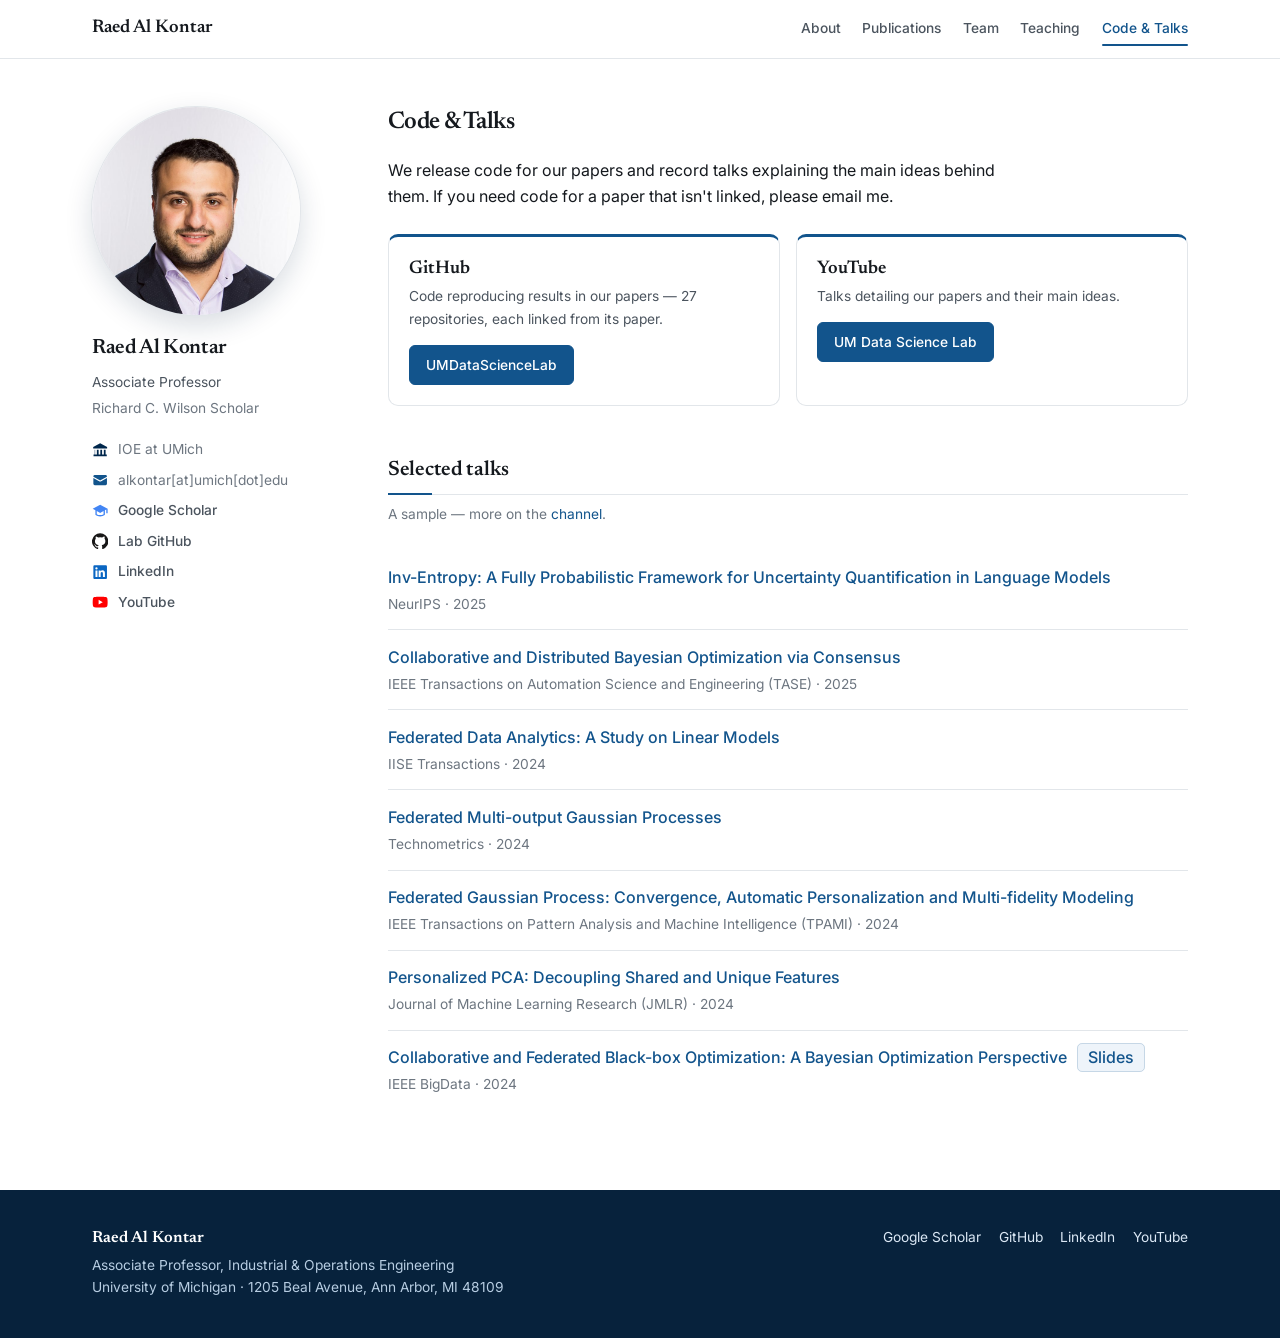
==== code-talks.html @ e95cf35a "Launch personal website Static site: About, Publications, Team, Teaching, Code & Talks, forwarding p" ====
<!doctype html>
<html lang="en">
<head>
<meta charset="utf-8">
<meta name="viewport" content="width=device-width, initial-scale=1">
<title>Code &amp; Talks — Raed Al Kontar</title>
<meta name="description" content="Code repositories reproducing results from our papers and recorded talks from Raed Al Kontar's group at the University of Michigan.">
<link rel="preconnect" href="https://fonts.googleapis.com">
<link rel="preconnect" href="https://fonts.gstatic.com" crossorigin>
<link rel="stylesheet" href="assets/css/style.css">
<script src="assets/js/nav.js" defer></script>
<link rel="canonical" href="https://alkontar.engin.umich.edu/code-talks.html">
<link rel="icon" href="assets/img/favicon.svg" type="image/svg+xml">
<link rel="apple-touch-icon" href="assets/img/apple-touch-icon.png">
<meta property="og:type" content="website">
<meta property="og:site_name" content="Raed Al Kontar">
<meta property="og:title" content="Code &amp; Talks — Raed Al Kontar">
<meta property="og:description" content="Code repositories reproducing results from our papers and recorded talks from Raed Al Kontar's group at the University of Michigan.">
<meta property="og:url" content="https://alkontar.engin.umich.edu/code-talks.html">
<meta property="og:image" content="https://alkontar.engin.umich.edu/assets/img/og-card.png">
<meta property="og:image:width" content="1200">
<meta property="og:image:height" content="630">
<meta property="og:image:alt" content="Raed Al Kontar, Associate Professor of Industrial &amp; Operations Engineering at the University of Michigan">
<meta name="twitter:card" content="summary_large_image">
<meta name="twitter:title" content="Code &amp; Talks — Raed Al Kontar">
<meta name="twitter:description" content="Code repositories reproducing results from our papers and recorded talks from Raed Al Kontar's group at the University of Michigan.">
<meta name="twitter:image" content="https://alkontar.engin.umich.edu/assets/img/og-card.png">
</head>
<body>
<svg xmlns="http://www.w3.org/2000/svg" style="position:absolute;width:0;height:0;overflow:hidden" aria-hidden="true" focusable="false">
  <symbol id="i-university" viewBox="0 0 24 24"><path d="M12 2 1.75 7.25V9.5h20.5V7.25L12 2Zm-8 9.5v7H2.25V21h19.5v-2.5H20v-7h-2.6v7h-2.55v-7h-2.6v7h-2.5v-7H7.15v7H4.6v-7H4Z"/></symbol>
  <symbol id="i-email" viewBox="0 0 24 24"><path d="M2 6.6A2.1 2.1 0 0 1 4.1 4.5h15.8A2.1 2.1 0 0 1 22 6.6v.35l-9.53 5.32a1 1 0 0 1-.94 0L2 6.95V6.6Zm0 2.15 9.06 5.06a2 2 0 0 0 1.88 0L22 8.75v8.65a2.1 2.1 0 0 1-2.1 2.1H4.1A2.1 2.1 0 0 1 2 17.4V8.75Z"/></symbol>
  <symbol id="i-scholar" viewBox="0 0 24 24"><path d="M12 2.5 1 8.6l4 2.22V17c0 .3.13.57.35.75C6.9 19 9.3 19.8 12 19.8s5.1-.8 6.65-2.05A.97.97 0 0 0 19 17v-6.18l2-1.11V15h2V8.6L12 2.5Zm5 13.94c-1.3.9-3.1 1.36-5 1.36s-3.7-.46-5-1.36v-4.51l4.52 2.5a1 1 0 0 0 .96 0L17 11.93v4.51Z"/></symbol>
  <symbol id="i-github" viewBox="0 0 24 24"><path d="M12 .3a12 12 0 0 0-3.8 23.4c.6.1.83-.26.83-.58v-2.03c-3.34.72-4.04-1.61-4.04-1.61-.55-1.39-1.34-1.76-1.34-1.76-1.08-.75.09-.73.09-.73 1.2.08 1.83 1.23 1.83 1.23 1.07 1.83 2.8 1.3 3.49 1 .1-.78.42-1.3.76-1.6-2.67-.3-5.47-1.33-5.47-5.93 0-1.31.47-2.38 1.24-3.22-.13-.3-.54-1.52.11-3.18 0 0 1.01-.32 3.3 1.23a11.5 11.5 0 0 1 6.01 0c2.29-1.55 3.3-1.23 3.3-1.23.65 1.66.24 2.88.12 3.18.77.84 1.23 1.91 1.23 3.22 0 4.61-2.8 5.63-5.48 5.92.43.37.81 1.1.81 2.22v3.29c0 .32.22.69.83.58A12 12 0 0 0 12 .3Z"/></symbol>
  <symbol id="i-linkedin" viewBox="0 0 24 24"><path d="M20.45 2H3.55A1.55 1.55 0 0 0 2 3.55v16.9A1.55 1.55 0 0 0 3.55 22h16.9A1.55 1.55 0 0 0 22 20.45V3.55A1.55 1.55 0 0 0 20.45 2ZM8.05 19H5.1V9.5h2.95V19ZM6.57 8.2a1.71 1.71 0 1 1 0-3.42 1.71 1.71 0 0 1 0 3.42ZM19 19h-2.94v-4.62c0-1.1-.02-2.52-1.54-2.52-1.54 0-1.77 1.2-1.77 2.44V19H9.8V9.5h2.83v1.3h.04a3.1 3.1 0 0 1 2.79-1.53c2.98 0 3.54 1.96 3.54 4.52V19Z"/></symbol>
  <symbol id="i-youtube" viewBox="0 0 24 24"><path d="M22.54 6.42a2.78 2.78 0 0 0-1.95-1.97C18.88 4 12 4 12 4s-6.88 0-8.59.45a2.78 2.78 0 0 0-1.95 1.97A29.1 29.1 0 0 0 1 12a29.1 29.1 0 0 0 .46 5.58 2.78 2.78 0 0 0 1.95 1.97C5.12 20 12 20 12 20s6.88 0 8.59-.45a2.78 2.78 0 0 0 1.95-1.97A29.1 29.1 0 0 0 23 12a29.1 29.1 0 0 0-.46-5.58ZM9.75 15.57V8.43L15.82 12l-6.07 3.57Z"/></symbol>
</svg>
<a class="skip-link" href="#main">Skip to content</a>

<header class="masthead">
  <div class="wrap">
    <a class="masthead__name" href="index.html">Raed Al Kontar</a>
    <button class="nav-toggle" type="button" aria-expanded="false" aria-controls="primary-nav" hidden>
      Menu<svg aria-hidden="true" viewBox="0 0 16 16"><path d="M3.5 6 8 10.5 12.5 6"/></svg>
    </button>
    <nav id="primary-nav" aria-label="Primary">
      <a href="index.html">About</a>
      <a href="publications.html">Publications</a>
      <a href="team.html">Team</a>
      <a href="teaching.html">Teaching</a>
      <a href="code-talks.html" aria-current="page">Code &amp; Talks</a>
    </nav>
  </div>
</header>

<div class="wrap layout">

  <aside class="sidebar">
    <img class="sidebar__photo" src="assets/img/headshot.jpg" alt="Raed Al Kontar">
    <div>
      <div class="sidebar__name">Raed Al Kontar</div>
      <p class="sidebar__role">Associate Professor</p>
      <div class="sidebar__scholar">Richard C. Wilson Scholar</div>
      <ul class="sidebar__meta">
        <li><svg class="ico ico--university" aria-hidden="true"><use href="#i-university"/></svg><span>IOE at UMich</span></li>
        <li><svg class="ico ico--email" aria-hidden="true"><use href="#i-email"/></svg><span>alkontar[at]umich[dot]edu</span></li>
        <li><svg class="ico ico--scholar" aria-hidden="true"><use href="#i-scholar"/></svg><a href="https://scholar.google.com/citations?user=x0ZxAl4AAAAJ&amp;hl=en">Google Scholar</a></li>
        <li><svg class="ico ico--github" aria-hidden="true"><use href="#i-github"/></svg><a href="https://github.com/UMDataScienceLab">Lab GitHub</a></li>
        <li><svg class="ico ico--linkedin" aria-hidden="true"><use href="#i-linkedin"/></svg><a href="https://www.linkedin.com/in/raed-kontar/">LinkedIn</a></li>
        <li><svg class="ico ico--youtube" aria-hidden="true"><use href="#i-youtube"/></svg><a href="https://www.youtube.com/channel/UCuao6owUe0VOQw0CCw94xQg">YouTube</a></li>
      </ul>
    </div>
  </aside>

  <main class="content" id="main">

    <section>
      <h1 class="h-page">Code &amp; Talks</h1>
      <p>We release code for our papers and record talks explaining the main ideas behind them.
         If you need code for a paper that isn't linked, please email me.</p>

      <div class="cards" style="margin-top:1.5rem;">
        <div class="card">
          <h3>GitHub</h3>
          <p>Code reproducing results in our papers — <span id="code-n">25</span> repositories, each
             linked from its paper.</p>
          <a class="btn btn--solid" href="https://github.com/UMDataScienceLab">UMDataScienceLab</a>
        </div>
        <div class="card">
          <h3>YouTube</h3>
          <p>Talks detailing our papers and their main ideas.</p>
          <a class="btn btn--solid" href="https://www.youtube.com/channel/UCuao6owUe0VOQw0CCw94xQg">UM Data Science Lab</a>
        </div>
      </div>
    </section>

    <section>
      <h2 class="h-sec">Selected talks</h2>
      <p class="sub">A sample — more on the
        <a href="https://www.youtube.com/channel/UCuao6owUe0VOQw0CCw94xQg">channel</a>.</p>
      <div id="talk-list"></div>
    </section>

  </main>
</div>

<footer class="footer">
  <div class="wrap">
    <div>
      <strong>Raed Al Kontar</strong>
      Associate Professor, Industrial &amp; Operations Engineering<br>
      University of Michigan &middot; 1205 Beal Avenue, Ann Arbor, MI 48109
    </div>
    <div class="footer__social">
      <a href="https://scholar.google.com/citations?user=x0ZxAl4AAAAJ&amp;hl=en">Google Scholar</a>
      <a href="https://github.com/UMDataScienceLab">GitHub</a>
      <a href="https://www.linkedin.com/in/raed-kontar/">LinkedIn</a>
      <a href="https://www.youtube.com/channel/UCuao6owUe0VOQw0CCw94xQg">YouTube</a>
    </div>
  </div>
</footer>

<script src="data/publications.js"></script>
<script>
/* A selection rather than the full set: the most recent papers with a recorded
   talk. Slides ride along with the talk they belong to rather than sitting in a
   section of their own. */
(function () {
  "use strict";
  var D = window.PUBLICATIONS;
  if (!D) return;
  var SHOW = 6;

  function esc(s) {
    return String(s).replace(/[&<>"']/g, function (c) {
      return { "&": "&amp;", "<": "&lt;", ">": "&gt;", '"': "&quot;", "'": "&#39;" }[c];
    });
  }

  var el = document.getElementById("talk-list");
  if (el) {
    var talks = D.publications.filter(function (p) { return p.video; });

    // The six most recent, plus any talk carrying a slide deck wherever it
    // falls. Decks are rarer than recordings, and a plain cutoff dropped the
    // only one on the site. Data is newest-first, so appending keeps the order.
    var picked = talks.slice(0, SHOW);
    talks.forEach(function (p) {
      if (p.slides && picked.indexOf(p) === -1) picked.push(p);
    });

    el.innerHTML = picked.map(function (p) {
        var extra = p.slides
          ? ' <a class="chip" href="' + esc(p.slides) + '" style="margin-left:.4rem;" ' +
            'aria-label="Slides &ndash; ' + esc(p.title) + '">Slides</a>'
          : "";
        return (
          '<div class="talk">' +
          '<a href="' + esc(p.video) + '">' + esc(p.title) + "</a>" + extra +
          '<p class="talk__meta">' + esc(p.venue) + (p.year ? " &middot; " + p.year : "") + "</p>" +
          "</div>"
        );
      }).join("");
  }

  var n = document.getElementById("code-n");
  if (n) n.textContent = D.publications.filter(function (p) { return p.code; }).length;
})();
</script>
</body>
</html>
---- assets/css/style.css ----
/* ============================================================================
   alkontar.engin.umich.edu

   Layout follows the academicpages / Minimal Mistakes convention: a slim top
   nav plus a persistent left sidebar carrying portrait, identity and links,
   with a narrow content column to its right. The narrow measure is doing real
   work — it keeps figures and blocks from ballooning.

   Palette descends from CV.tex:
     --brand   <- \definecolor{titleslate}{RGB}{18,84,140}
     --gold    <- \definecolor{awardhue}{RGB}{160,112,18}, darkened four points
                  to RGB{156,109,17}. The CV's own hue lands at 4.36:1 on white,
                  just under the 4.5:1 AA floor, and gold is only ever used on
                  small text here (award lines, year rails). Indistinguishable
                  side by side; the print CV keeps the original.
     --crimson <- \definecolor{keyhue}{RGB}{163,22,62}
     --placement <- muted indigo. CV.tex marks placements with \purple{}, but a
                    saturated violet was the only vivid hue on the page; this
                    sits inside the navy family instead of beside it.
     --teal    <- \definecolor{areaMeth}{RGB}{0,118,132}
     --forest  <- \definecolor{areaMfg}{RGB}{31,110,55}
     --magenta <- \definecolor{areaHai}{RGB}{178,34,110}
     --student <- \orange{}, darkened for contrast

   Research areas keep the CV's shape+colour double encoding so they survive
   greyscale and colour blindness.
   ========================================================================= */

@import url('https://fonts.googleapis.com/css2?family=Inter:wght@400;500;600;700&family=Newsreader:ital,opsz,wght@0,6..72,400;0,6..72,500;0,6..72,600;1,6..72,400&display=swap');

:root {
  /* Type scale — six steps, nothing in between. Every font-size in this file
     is one of these; the old sheet had nineteen distinct sizes on the home
     page alone, most within a pixel of each other. */
  --fs-title:   1.5rem;   /* page titles (Publications, Team, ...) */
  --fs-section: 1.3rem;   /* section headings, sidebar name, year groups */
  --fs-item:    1.15rem;  /* paper / course / alumni titles, masthead name */
  --fs-body:    1rem;     /* prose, list titles, news headlines */
  --fs-small:   .86rem;   /* secondary lines, notes, nav, buttons */
  --fs-label:   .78rem;   /* year rails, badges, chips, dates */

  --navy-900: #07223c;
  --navy-800: #0c3055;
  --brand:    #12548c;
  --brand-bright: #2b7cc4;
  --brand-050: #eef4fa;

  --gold:     #9c6d11;
  --gold-050: #faf2df;
  --crimson:  #a3163e;
  --placement:#4f4585;
  --teal:     #007684;
  --forest:   #1f6e37;
  --magenta:  #b2226e;
  --student:  #b4530a;

  --bg:        #ffffff;
  --bg-tint:   #f6f8fa;
  --text:      #15191e;
  --text-soft: #4b545e;
  --text-mute: #6d7680;
  --rule:      #e2e6ea;
  --rule-firm: #c9d0d7;

  --sans:    "Inter", -apple-system, BlinkMacSystemFont, "Segoe UI", Arial, sans-serif;
  --display: "Newsreader", Georgia, "Times New Roman", serif;

  --sidebar: 15rem;
  --page:    72rem;
}

@media (prefers-color-scheme: dark) {
  :root:not([data-theme="light"]) {
    --brand: #74b0e6; --brand-bright: #9ccbf5; --brand-050: #12212e;
    --gold: #dbab41; --gold-050: #241d0d;
    --crimson: #ec7d97; --placement: #a9a2e0; --teal: #3fb8c7; --forest: #63b07c; --magenta: #e87fb4;
    --student: #e69350;
    --bg: #0f1317; --bg-tint: #161b21;
    --text: #e8ebee; --text-soft: #aab3bc; --text-mute: #838d97;
    --rule: #262c33; --rule-firm: #39424b;
    color-scheme: dark;
  }
}
:root[data-theme="dark"] {
  --brand: #74b0e6; --brand-bright: #9ccbf5; --brand-050: #12212e;
  --gold: #dbab41; --gold-050: #241d0d;
  --crimson: #ec7d97; --placement: #a9a2e0; --teal: #3fb8c7; --forest: #63b07c; --magenta: #e87fb4;
  --student: #e69350;
  --bg: #0f1317; --bg-tint: #161b21;
  --text: #e8ebee; --text-soft: #aab3bc; --text-mute: #838d97;
  --rule: #262c33; --rule-firm: #39424b;
  color-scheme: dark;
}

/* --- base ---------------------------------------------------------------- */

*, *::before, *::after { box-sizing: border-box; }
html { -webkit-text-size-adjust: 100%; scroll-behavior: smooth; scroll-padding-top: 5rem; }
@media (prefers-reduced-motion: reduce) {
  html { scroll-behavior: auto; }
  *, *::before, *::after { animation-duration: .01ms !important; transition-duration: .01ms !important; }
}

body {
  margin: 0; background: var(--bg); color: var(--text);
  font-family: var(--sans); font-size: 1rem; line-height: 1.68;
  -webkit-font-smoothing: antialiased;
}

h1, h2, h3, h4 { margin: 0; line-height: 1.25; font-weight: 600; }
p { margin: 0 0 1.1em; }
ul, ol { margin: 0 0 1.1em; padding-left: 1.2em; }
li { margin-bottom: .35em; }
img { max-width: 100%; height: auto; display: block; }

a { color: var(--brand); text-decoration: none; transition: color .15s, background .15s, border-color .15s; }
a:hover { color: var(--brand-bright); }
/* Only links carried a focus ring; the filter buttons fell back to whatever
   ring the browser draws, which differs per browser. One ring for everything
   focusable instead. */
a:focus-visible,
button:focus-visible,
[tabindex]:focus-visible { outline: 2px solid var(--brand); outline-offset: 3px; border-radius: 3px; }

.wrap { width: 100%; max-width: var(--page); margin-inline: auto; padding-inline: 1.75rem; }
@media (max-width: 34rem) { .wrap { padding-inline: 1.15rem; } }

/* --- top nav ------------------------------------------------------------- */

.masthead {
  position: sticky; top: 0; z-index: 50;
  background: color-mix(in srgb, var(--bg) 92%, transparent);
  backdrop-filter: saturate(1.5) blur(12px);
  border-bottom: 1px solid var(--rule);
}
.masthead .wrap { display: flex; align-items: center; justify-content: space-between; gap: 1.5rem; min-height: 3.6rem; }
.masthead__name { font-family: var(--display); font-size: var(--fs-item); font-weight: 600; color: var(--text); white-space: nowrap; }
.masthead__name:hover { color: var(--brand); }
.masthead nav { display: flex; flex-wrap: wrap; gap: 1.35rem; justify-content: flex-end; }
.masthead nav a { font-size: var(--fs-small); font-weight: 500; color: var(--text-soft); padding-block: .3rem; position: relative; }
.masthead nav a:hover { color: var(--brand); }
.masthead nav a[aria-current="page"] { color: var(--brand); }
.masthead nav a[aria-current="page"]::after {
  content: ""; position: absolute; left: 0; right: 0; bottom: -.05rem;
  height: 2px; border-radius: 2px; background: var(--brand);
}
/* Phone: the five links no longer fit on one line, so they live behind a
   Menu button that drops them down as a list. nav.js reveals the button and
   adds .has-toggle; with scripts off the links just wrap as they always did. */
.nav-toggle { display: none; }
@media (max-width: 48rem) {
  .masthead .wrap { flex-wrap: wrap; gap: .35rem 1rem; padding-block: .5rem; min-height: 3.2rem; }
  .masthead nav { justify-content: flex-start; gap: .95rem; }
  .nav-toggle {
    display: inline-flex; align-items: center; gap: .4rem; margin-left: auto;
    font: inherit; font-size: var(--fs-small); font-weight: 500; color: var(--text-soft);
    background: none; border: 1px solid var(--rule); border-radius: 6px;
    padding: .3rem .55rem .3rem .7rem; cursor: pointer;
  }
  .nav-toggle[hidden] { display: none; }
  .nav-toggle svg { width: .8rem; height: .8rem; fill: none; stroke: currentColor; stroke-width: 1.8; stroke-linecap: round; stroke-linejoin: round; transition: transform .15s; }
  .nav-toggle[aria-expanded="true"] { color: var(--brand); border-color: var(--brand); }
  .nav-toggle[aria-expanded="true"] svg { transform: rotate(180deg); }
  .masthead.has-toggle nav {
    display: none; flex-basis: 100%; flex-direction: column; gap: 0;
    padding: .25rem 0 .35rem; border-top: 1px solid var(--rule);
  }
  .masthead.has-toggle nav.is-open { display: flex; }
  .masthead.has-toggle nav a { font-size: var(--fs-body); padding-block: .5rem; }
  .masthead.has-toggle nav a[aria-current="page"]::after { display: none; }
}

/* --- sidebar + content --------------------------------------------------- */

.layout {
  display: grid;
  grid-template-columns: var(--sidebar) minmax(0, 1fr);
  gap: 3.5rem;
  align-items: start;
  padding-block: 3rem 5rem;
}
@media (max-width: 56rem) {
  .layout { grid-template-columns: 1fr; gap: 2.25rem; padding-block: 2rem 3.5rem; }
}

.sidebar { position: sticky; top: 5.25rem; }
@media (max-width: 56rem) {
  .sidebar {
    position: static;
    display: grid; grid-template-columns: 128px 1fr; gap: 1.5rem; align-items: center;
    padding-bottom: 1.75rem; border-bottom: 1px solid var(--rule);
  }
}
@media (max-width: 26rem) { .sidebar { grid-template-columns: 1fr; text-align: center; justify-items: center; } }

.sidebar__photo {
  width: 100%; max-width: 13rem; aspect-ratio: 1;
  border-radius: 50%; object-fit: cover; object-position: 50% 18%;
  margin-bottom: 1.1rem;
  box-shadow: 0 0 0 1px var(--rule), 0 10px 28px rgba(10,40,70,.16);
}
@media (max-width: 56rem) { .sidebar__photo { max-width: 128px; margin-bottom: 0; } }

.sidebar__name { font-family: var(--display); font-size: var(--fs-section); font-weight: 600; letter-spacing: -0.018em; margin-bottom: .3rem; }
.sidebar__role { font-size: var(--fs-small); color: var(--text-soft); margin: 0 0 .35rem; line-height: 1.5; }
/* Deliberately quiet: same size and colour as the identity list below it, so
   the named professorship reads as one more line of affiliation rather than a
   badge. No gold, no caps, no bold. */
.sidebar__scholar {
  font-size: var(--fs-small); color: var(--text-mute); margin-bottom: 1rem; line-height: 1.5;
}
/* Identity list, in the order a reader needs it: department, address, email,
   then profiles. Mirrors the set on Naichen Shi's site (Font Awesome
   building-columns / location-dot / envelope / github / linkedin plus an
   Academicons Scholar cap). */
.sidebar__meta { list-style: none; margin: 0; padding: 0; display: grid; gap: .1rem; }
.sidebar__meta li {
  display: grid; grid-template-columns: 1.05rem 1fr; gap: .55rem;
  align-items: start; margin: 0;
  font-size: var(--fs-small); line-height: 1.5; color: var(--text-mute);
  padding: .26rem 0;
}
.sidebar__meta a { color: var(--text-soft); font-weight: 500; }
.sidebar__meta a:hover { color: var(--brand); }

/* Inline SVG via <use>, not CSS masks: mask-image support is uneven and a
   failed mask renders nothing at all, which is a silent failure. fill picks up
   currentColor, so hover colouring still comes for free. */
.ico {
  width: 1.02rem; height: 1.02rem; display: block; margin-top: .16rem;
  flex: none; fill: currentColor;
  transition: color .15s;
}
/* Two columns only in the tablet band. On a phone the icon+label pairs wrapped
   into a ragged two-up — the address sitting beside the department — which read
   as noise, so below 34rem the list stays a single column. */
@media (min-width: 34.01rem) and (max-width: 56rem) {
  .sidebar__meta { grid-template-columns: repeat(auto-fit, minmax(11rem, 1fr)); }
}
/* The identity list keeps its left edge even when the rest of the card centres:
   an icon paired with a centred label has nothing to align to. */
@media (max-width: 26rem) {
  .sidebar__meta { text-align: left; }
  .sidebar__meta li { justify-content: start; }
}

.content { min-width: 0; }
.content > section + section { margin-top: 3.25rem; }
.content p { max-width: 40rem; }

/* --- section headings ---------------------------------------------------- */

.h-page { font-family: var(--display); font-size: var(--fs-title); font-weight: 600; letter-spacing: -0.024em; margin-bottom: 1.25rem; }
/* Opening paragraph on the landing page: set a step up from body so it reads as
   a lede without needing a heading above it. */
/* Intro paragraphs are plain body text, the same as the prose further down
   the page. They used to be larger and grey; that made them the loudest block
   on the page. */
.lede { max-width: 40rem; margin: 0; }
.intro { margin-top: 1.1rem; }
.h-sec {
  font-family: var(--display); font-size: var(--fs-section); font-weight: 600; letter-spacing: -0.014em;
  margin: 0 0 1.35rem; padding-bottom: .6rem; position: relative;
  border-bottom: 1px solid var(--rule);
}
.h-sec::after {
  content: ""; position: absolute; left: 0; bottom: -1px;
  width: 2.75rem; height: 2px; background: var(--brand);
}
.h-sec--gold::after { background: var(--gold); }
.sub { color: var(--text-mute); font-size: var(--fs-small); margin: -.85rem 0 1.5rem; }

/* --- keywords ------------------------------------------------------------ */

.keywords { display: flex; flex-wrap: wrap; gap: .45rem; }
.keyword {
  font-size: var(--fs-label); font-weight: 500; padding: .26rem .7rem; border-radius: 100px;
  color: var(--brand); background: var(--brand-050);
  border: 1px solid color-mix(in srgb, var(--brand) 20%, transparent);
}

/* --- awards (list, not cards) -------------------------------------------- */

.awards { list-style: none; margin: 0; padding: 0; }
.awards li {
  display: grid; grid-template-columns: 5.5rem 1fr; gap: 1rem;
  padding: .8rem 0; border-bottom: 1px solid var(--rule); margin: 0;
}
.awards li:last-child { border-bottom: 0; }
@media (max-width: 32rem) { .awards li { grid-template-columns: 1fr; gap: .15rem; } }
.awards__yr { font-size: var(--fs-label); font-weight: 700; letter-spacing: .05em; color: var(--gold); padding-top: .18rem; }
/* Service reuses the awards rhythm but not its colour: gold means award
   everywhere on this site, and an editorship or an elected office is neither. */
.awards--service .awards__yr { color: var(--brand); }
.awards__what { font-size: var(--fs-body); font-weight: 600; }
.awards__note { font-size: var(--fs-small); color: var(--text-mute); margin: .15rem 0 0; max-width: none; }

/* --- education -----------------------------------------------------------
   Follows the awards rhythm — year in the left rail, degree and institution on
   the right — rather than closing the page on a plain bullet list. Blue rather
   than gold in the rail: gold means award everywhere else on the site. */

.edu { list-style: none; margin: 0; padding: 0; }
.edu li {
  display: grid; grid-template-columns: 3.25rem 1fr; gap: .9rem;
  padding: .5rem 0; border-bottom: 1px solid var(--rule); margin: 0;
  align-items: baseline;
}
.edu li:last-child { border-bottom: 0; }
@media (max-width: 32rem) { .edu li { grid-template-columns: 1fr; gap: .1rem; } }
.edu__yr { font-size: var(--fs-label); font-weight: 700; letter-spacing: .05em; color: var(--brand); }
.edu__what { font-size: var(--fs-body); }
.edu__what strong { font-family: var(--display); font-size: var(--fs-body); font-weight: 600; margin-right: .15rem; }
.edu__where { color: var(--text-mute); }
.edu__note { color: var(--gold); white-space: nowrap; }
.edu__note::before { content: "\25C6"; font-size: .65em; vertical-align: .18em; margin-right: .3em; }

/* --- featured papers -----------------------------------------------------
   Figures sit in a fixed 300px rail rather than scaling with the column. The
   sources are 900px wide, so this stays sharp on 2x displays and the axis
   labels inside the plots are actually legible. Each frame links to the full
   image for anyone who wants to read the detail. */

.feature {
  display: grid;
  /* 300px at full width, shrinking to 190px rather than eating the text column
     in the band between the tablet breakpoints. */
  grid-template-columns: minmax(0, 1fr) clamp(190px, 38%, 300px);
  gap: 1.75rem;
  padding: 1.75rem 0; border-bottom: 1px solid var(--rule);
}
.feature:last-of-type { border-bottom: 0; }
.feature__fig {
  align-self: start; display: block;
  border: 1px solid var(--rule); border-radius: 8px;
  background: #fff; padding: .4rem;
  transition: border-color .15s, box-shadow .15s;
}
.feature__fig:hover { border-color: var(--brand); box-shadow: 0 6px 18px rgba(10,40,70,.14); }
.feature__fig img { border-radius: 3px; }
@media (max-width: 48rem) {
  .feature { grid-template-columns: 1fr; gap: 1.1rem; }
  .feature__fig { max-width: 22rem; }
}
.feature h3 { font-family: var(--display); font-size: var(--fs-item); font-weight: 600; line-height: 1.3; margin-bottom: .4rem; }
.feature h3 a { color: var(--text); }
.feature h3 a:hover { color: var(--brand); }
.feature__meta { font-size: var(--fs-small); color: var(--text-mute); margin-bottom: .75rem; }
.feature__body { font-size: var(--fs-body); color: var(--text-soft); }
.feature__body p:last-of-type { margin-bottom: .85rem; }

/* --- link chips ---------------------------------------------------------- */

.chips { display: flex; flex-wrap: wrap; gap: .4rem; }
.chip {
  font-size: var(--fs-label); font-weight: 500; padding: .2rem .6rem; border-radius: 5px;
  color: var(--brand); background: var(--brand-050);
  border: 1px solid color-mix(in srgb, var(--brand) 18%, transparent);
}
.chip:hover { background: var(--brand); color: #fff; }

.btn {
  display: inline-flex; align-items: center; gap: .4rem;
  font-size: var(--fs-small); font-weight: 500; padding: .48rem 1rem; border-radius: 6px;
  border: 1px solid var(--rule-firm); color: var(--text-soft); background: var(--bg);
}
.btn:hover { border-color: var(--brand); color: var(--brand); background: var(--brand-050); }
.btn--solid { background: var(--brand); border-color: var(--brand); color: #fff; }
.btn--solid:hover { background: var(--navy-800); border-color: var(--navy-800); color: #fff; }
.btn-row { display: flex; flex-wrap: wrap; gap: .55rem; }

/* --- news ---------------------------------------------------------------- */

.news { list-style: none; padding: 0; margin: 0; }
.news > li { display: grid; grid-template-columns: 6rem 1fr; gap: 1.15rem; padding: .9rem 0; border-bottom: 1px solid var(--rule); margin: 0; }
.news > li:last-child { border-bottom: 0; }
@media (max-width: 36rem) { .news > li { grid-template-columns: 1fr; gap: .25rem; } }
.news__date { font-size: var(--fs-label); font-weight: 700; letter-spacing: .06em; text-transform: uppercase; color: var(--brand); padding-top: .3rem; }
.news__body { font-size: var(--fs-body); }
.news__body p { margin: 0; max-width: none; }
.news__body p + p { margin-top: .25rem; font-size: var(--fs-small); color: var(--text-mute); }
.news__what { font-weight: 600; }

/* One live item at a time — a student on the job market. It is the only entry
   on the page with a deadline, so it gets the tint and loses the year: a date
   would read as history when the point is that it is happening now. */
.news > li.is-live {
  background: var(--brand-050);
  border-left: 3px solid var(--brand);
  border-bottom: 0;
  border-radius: 0 8px 8px 0;
  padding: .95rem 1.2rem;
  margin-bottom: .4rem;
}
.news > li.is-live .news__date { color: var(--brand); }

/* --- home-page digests ---------------------------------------------------
   Placements and courses share the awards rhythm — a narrow left column
   carrying the fact that orders the row (years, course code), the substance
   on the right. Three sections, one structure, so the page scans as a unit. */

.placements, .tcourses { list-style: none; margin: 0; padding: 0; }
.placements li, .tcourses li {
  display: grid; grid-template-columns: 7rem 1fr; gap: 1rem;
  padding: .75rem 0; border-bottom: 1px solid var(--rule); margin: 0;
}
.placements li:last-child, .tcourses li:last-child { border-bottom: 0; }
@media (max-width: 32rem) {
  .placements li, .tcourses li { grid-template-columns: 1fr; gap: .2rem; }
}

.placements__yrs { font-size: var(--fs-label); font-weight: 700; letter-spacing: .05em; color: var(--brand); padding-top: .18rem; }
.placements__who { font-size: var(--fs-body); font-weight: 600; }
.placements__who a { color: var(--text); }
.placements__who a:hover { color: var(--brand); }
.placements__where { font-size: var(--fs-small); color: var(--placement); margin: .1rem 0 0; max-width: none; }

.tcourses__code {
  font-size: var(--fs-label); font-weight: 700; letter-spacing: .04em; color: #fff;
  background: var(--brand); padding: .18rem .5rem; border-radius: 4px;
  justify-self: start; align-self: start; margin-top: .1rem;
}
.tcourses__name { font-size: var(--fs-body); font-weight: 600; }
.tcourses__stat { font-size: var(--fs-small); color: var(--text-mute); margin: .12rem 0 0; max-width: none; }

/* --- people -------------------------------------------------------------- */

.people { display: grid; grid-template-columns: repeat(auto-fill, minmax(150px, 1fr)); gap: 2rem 1.35rem; }
.person { text-align: center; }
.person__photo {
  width: 124px; height: 124px; margin: 0 auto .75rem;
  border-radius: 50%; object-fit: cover; object-position: 50% 22%;
  box-shadow: 0 0 0 1px var(--rule), 0 7px 20px rgba(10,40,70,.13);
}
.person h3 { font-size: var(--fs-body); font-weight: 600; margin-bottom: .12rem; }
.person h3 a { color: var(--text); }
.person h3 a:hover { color: var(--brand); }
.person__role { font-size: var(--fs-small); color: var(--text-mute); margin: 0; max-width: none; }

.alumni { list-style: none; padding: 0; margin: 0; display: grid; gap: 1.6rem; }
.alum { display: grid; grid-template-columns: 92px 1fr; gap: 1.25rem; align-items: start; margin: 0; }
@media (max-width: 34rem) { .alum { grid-template-columns: 72px 1fr; gap: .9rem; } }
.alum__photo {
  width: 92px; height: 92px; border-radius: 50%;
  object-fit: cover; object-position: 50% 22%;
  box-shadow: 0 0 0 1px var(--rule), 0 6px 16px rgba(10,40,70,.12);
}
@media (max-width: 34rem) { .alum__photo { width: 72px; height: 72px; } }
.alum h3 { font-family: var(--display); font-size: var(--fs-item); font-weight: 600; margin-bottom: .08rem; }
.alum h3 a { color: var(--text); }
.alum h3 a:hover { color: var(--brand); }
.alum__years { font-size: var(--fs-small); color: var(--text-mute); margin-bottom: .45rem; }
.alum__place { font-size: var(--fs-small); font-weight: 500; color: var(--placement); margin: 0 0 .45rem; max-width: none; }
.alum__hl { margin: 0; padding: 0; list-style: none; }
.alum__hl li { font-size: var(--fs-small); color: var(--gold); padding-left: 1rem; position: relative; margin-bottom: .1rem; }
.alum__hl li::before { content: "\25C6"; position: absolute; left: 0; font-size: .65em; top: .35em; }
.alum__note { font-size: var(--fs-small); color: var(--text-mute); margin: .4rem 0 0; max-width: none; }

/* Group photo: deliberately capped. At full content width it dominated the
   page and pushed everything else below the fold. */
/* min(), not a bare 30rem: the class beats the global `img { max-width: 100% }`
   on specificity, so on a phone the 30rem cap won and the photo ran ~87px past
   the content column, scrolling the whole page sideways. */
.group-photo { max-width: min(30rem, 100%); border-radius: 12px; box-shadow: 0 8px 26px rgba(10,40,70,.15); }
/* <figure> ships a 40px side margin in every browser; zero it so the photo
   still lines up with the text column. */
.group-figure { margin: 0; }
.group-photo__cap { font-size: var(--fs-small); color: var(--text-mute); margin: .6rem 0 0; }

/* Two group photos side by side. They arrive at different aspect ratios, so
   both are cropped into a shared 4:3 box to keep the row level. The birthday
   photo is pulled down in its box on purpose: the crop then eats ceiling tiles
   rather than the cake. */

.photo-pair { display: grid; grid-template-columns: 1fr 1fr; gap: 1.1rem; max-width: min(44rem, 100%); }
.photo-pair .group-photo { width: 100%; max-width: 100%; aspect-ratio: 4 / 3; object-fit: cover; }
.photo-pair .group-photo--low { object-position: center 78%; }

/* Stacked below 40rem, but the 4:3 crop stays: released to its native ratio the
   birthday photo leads with half a metre of ceiling tile. */
@media (max-width: 40rem) {
  .photo-pair { grid-template-columns: 1fr; gap: 1.5rem; max-width: 24rem; }
}

/* --- personal note -------------------------------------------------------
   One line closing the About section, set under a rule so it reads as an
   aside rather than an announcement. */

.personal {
  margin-top: 1.75rem; padding-top: 1.45rem; border-top: 1px solid var(--rule);
  max-width: 40rem;                     /* matches .lede */
}
.personal__line { margin: 0; }


/* --- quote --------------------------------------------------------------- */

.quote {
  /* Off the scale on purpose: Newsreader's letters are smaller than Inter's at
     the same nominal size, so 1rem looked smaller than the paragraph under it.
     1.05rem reads as just under body text. */
  font-family: var(--display); font-size: 1.05rem; font-style: italic; font-weight: 400;
  line-height: 1.6; color: var(--text); margin: 0 0 1.5rem;
  padding-left: 1.25rem; border-left: 3px solid var(--gold); max-width: 38rem;
}
.quote p { margin: 0; max-width: none; }
.quote--brand { border-left-color: var(--brand); }

/* --- callout -------------------------------------------------------------
   Reserved for the standing invitation to prospective students — the one line
   on the site a visitor might have come specifically to find, sitting at the
   bottom of a long page where body copy gets skimmed past. Tint plus the brand
   rule, borrowing the chip palette rather than introducing a colour. */

.callout {
  background: var(--brand-050);
  border: 1px solid color-mix(in srgb, var(--brand) 20%, transparent);
  border-left: 3px solid var(--brand);
  border-radius: 0 8px 8px 0;
  padding: 1rem 1.25rem;
  margin: 1.4rem 0 0;
  max-width: 40rem;
  font-size: var(--fs-body);
}
.callout p { margin: 0; max-width: none; }
.callout strong { font-weight: 600; }

/* --- courses ------------------------------------------------------------- */

.course { padding: 1.3rem 1.4rem; margin-bottom: 1rem; border: 1px solid var(--rule); border-radius: 10px; border-top: 3px solid var(--brand); }
.course--soon { border-top-color: var(--rule-firm); background: var(--bg-tint); }
.course__head { display: flex; flex-wrap: wrap; align-items: baseline; gap: .45rem .8rem; margin-bottom: .45rem; }
.course__code { font-size: var(--fs-label); font-weight: 700; letter-spacing: .04em; color: #fff; background: var(--brand); padding: .18rem .5rem; border-radius: 4px; }
.course--soon .course__code { background: var(--text-mute); }
.course h3 { font-family: var(--display); font-size: var(--fs-item); font-weight: 600; }
.course__level { font-size: var(--fs-label); letter-spacing: .06em; text-transform: uppercase; color: var(--text-mute); }
.course__topics { font-size: var(--fs-small); color: var(--text-soft); margin: 0 0 1rem; max-width: none; }
.course__stats { display: flex; flex-wrap: wrap; gap: .9rem 2rem; margin: 0; }
.course__stat { margin: 0; }
.course__stat dt { font-size: var(--fs-label); letter-spacing: .05em; text-transform: uppercase; color: var(--text-mute); margin-bottom: .08rem; }
.course__stat dd { margin: 0; font-family: var(--display); font-size: var(--fs-item); font-weight: 600; color: var(--text); }

/* The evaluation score sits below the stat row as a quiet line rather than as
   a third display figure. It is context for the course; the instructor reports
   further down are where a student actually reads the evaluations. */
.course__eval { font-size: var(--fs-small); color: var(--text-mute); margin: .9rem 0 0; max-width: none; }
.course__eval strong { color: var(--text-soft); font-weight: 600; }

/* Method note. Deliberately set below body size: it explains how a number is
   arrived at without competing with the courses above it. */
.evalnote { margin-top: 2.5rem; }
.evalnote h2 {
  font-family: var(--display); font-size: var(--fs-body); font-weight: 600;
  color: var(--text-soft); margin-bottom: .5rem;
}
.evalnote > p { font-size: var(--fs-small); color: var(--text-mute); max-width: 38rem; margin-bottom: .7rem; }

/* Evaluation items, lettered (A)–(D) to match how the CV labels them — the
   letters are the CV's own identifiers, not decoration. */
.evalq { counter-reset: q; list-style: none; padding: 0; margin: .6rem 0 0; max-width: 38rem; }
.evalq li {
  counter-increment: q;
  display: grid; grid-template-columns: 1.4rem 1fr; gap: .45rem;
  padding: .28rem 0; margin: 0;
  font-size: var(--fs-small); color: var(--text-mute);
}
.evalq li::before {
  content: "(" counter(q, upper-alpha) ")";
  font-weight: 600; font-size: var(--fs-label); color: var(--text-mute); padding-top: .1rem;
}


/* Brand colour per profile. The hue is how a reader identifies LinkedIn or
   GitHub before reading the label, so it carries information rather than
   decorating. The three rows with no brand of their own borrow from CV.tex:
   Michigan blue for the department, the CV's keyhue for the address pin, and
   the site accent for email. */
.ico--university { color: #00274c; }   /* University of Michigan blue */
.ico--location   { color: var(--crimson); }
.ico--email      { color: var(--brand); }
.ico--scholar    { color: #4285f4; }   /* Google Scholar */
.ico--github     { color: #181717; }
.ico--linkedin   { color: #0a66c2; }
.ico--youtube    { color: #ff0000; }

/* GitHub's mark is near-black and Michigan blue is very dark; both need
   lifting off a dark background. */
@media (prefers-color-scheme: dark) {
  :root:not([data-theme="light"]) .ico--github { color: #f0f6fc; }
  :root:not([data-theme="light"]) .ico--university { color: #7aa7d4; }
}
:root[data-theme="dark"] .ico--github { color: #f0f6fc; }
:root[data-theme="dark"] .ico--university { color: #7aa7d4; }

/* --- publications -------------------------------------------------------- */

.area { display: inline-block; width: .6rem; height: .6rem; flex: none; }
.area--meth { background: var(--teal); }
.area--hai  { background: var(--magenta); border-radius: 50%; }
.area--mfg  { background: var(--forest); clip-path: polygon(50% 0%, 100% 100%, 0% 100%); width: .68rem; }

.area-key { display: flex; flex-wrap: wrap; gap: .45rem 1.5rem; font-size: var(--fs-small); color: var(--text-soft); }
.area-key span { display: inline-flex; align-items: center; gap: .45rem; }

.pub-controls { display: flex; flex-wrap: wrap; gap: .45rem; margin-bottom: .8rem; }
.filter {
  font: inherit; font-size: var(--fs-small); font-weight: 500; padding: .3rem .8rem; border-radius: 100px;
  border: 1px solid var(--rule-firm); background: var(--bg); color: var(--text-soft);
  cursor: pointer; display: inline-flex; align-items: center; gap: .4rem;
}
.filter:hover { border-color: var(--brand); color: var(--brand); }
.filter[aria-pressed="true"] { background: var(--brand); border-color: var(--brand); color: #fff; }
.filter[aria-pressed="true"] .area { box-shadow: 0 0 0 1.5px rgba(255,255,255,.85); }

.pub-count { font-size: var(--fs-small); color: var(--text-mute); margin: 0 0 1.75rem; }
.pub-group { margin-bottom: 2.25rem; }
.pub-group__year { font-family: var(--display); font-size: var(--fs-section); font-weight: 600; margin: 0 0 .85rem; padding-bottom: .4rem; border-bottom: 2px solid var(--rule); }
.pub { display: grid; grid-template-columns: 1.15rem 1fr; gap: .1rem .55rem; padding: .85rem 0; border-bottom: 1px solid var(--rule); }
.pub:last-child { border-bottom: 0; }
/* .area is an inline-block, so inside a plain block it rides the text baseline
   of a line box inheriting body's 1.68 line-height — which dropped it about
   10px below the title's first line, well past what the .45rem nudge assumed.
   A flex box one title-line tall centres it on that line instead, and
   align-self keeps it on the FIRST line when a title wraps. */
.pub__marker {
  display: flex; align-items: center; align-self: start;
  height: calc(.98rem * 1.45);   /* one line of .pub__title */
}
.pub__title { font-size: var(--fs-body); font-weight: 600; line-height: 1.45; margin: 0; }
.pub__title a { color: var(--text); }
.pub__title a:hover { color: var(--brand); }
.pub__authors { grid-column: 2; font-size: var(--fs-small); color: var(--text-soft); margin: .22rem 0 0; max-width: none; }
.pub__venue { grid-column: 2; font-size: var(--fs-small); color: var(--text-mute); margin: .12rem 0 0; max-width: none; }
.pub__venue em { color: var(--text-soft); }
.au-student { color: var(--student); font-weight: 500; }
.au-corr::after { content: "\2217"; font-size: .9em; vertical-align: .15em; margin-left: .05em; }
.pub__awards { grid-column: 2; margin: .4rem 0 0; padding: 0; list-style: none; }
.pub__awards li { font-size: var(--fs-small); color: var(--gold); margin-bottom: .1rem; padding-left: 1rem; position: relative; line-height: 1.5; }
.pub__awards li::before { content: "\25C6"; position: absolute; left: 0; font-size: .65em; top: .38em; }
.pub__links { grid-column: 2; display: flex; flex-wrap: wrap; gap: .35rem; margin-top: .5rem; }
.pub__links a {
  font-size: var(--fs-label); font-weight: 500; padding: .14rem .5rem; border-radius: 4px;
  color: var(--brand); background: var(--brand-050);
  border: 1px solid color-mix(in srgb, var(--brand) 18%, transparent);
}
.pub__links a:hover { background: var(--brand); color: #fff; }
/* Accepted paper whose DOI is not out yet: same chip shape, but plain text. */
.pub__pending {
  font-size: var(--fs-label); font-weight: 500; padding: .14rem .5rem; border-radius: 4px;
  color: var(--text-mute); border: 1px dashed var(--rule-firm);
}
.tag-conf {
  /* The one size off the scale: an uppercase tag beside a title needs to be
     smaller than the label step or it competes with the title. */
  font-size: .6rem; font-weight: 600; letter-spacing: .05em; text-transform: uppercase;
  color: var(--text-mute); border: 1px solid var(--rule-firm); border-radius: 3px;
  padding: .02rem .3rem; margin-left: .4rem; vertical-align: .12em; white-space: nowrap;
}

/* --- cards / talks ------------------------------------------------------- */

.cards { display: grid; grid-template-columns: repeat(auto-fit, minmax(215px, 1fr)); gap: 1rem; }
.card { padding: 1.25rem; border: 1px solid var(--rule); border-radius: 10px; border-top: 3px solid var(--brand); }
.card h3 { font-family: var(--display); font-size: var(--fs-item); font-weight: 600; margin-bottom: .3rem; }
.card p { font-size: var(--fs-small); color: var(--text-soft); margin-bottom: .85rem; max-width: none; }
.card p:last-child { margin-bottom: 0; }

.talk { padding: .85rem 0; border-bottom: 1px solid var(--rule); }
.talk:last-child { border-bottom: 0; }
.talk a { font-size: var(--fs-body); font-weight: 500; }
.talk__meta { font-size: var(--fs-small); color: var(--text-mute); margin: .12rem 0 0; max-width: none; }

/* --- footer -------------------------------------------------------------- */

.footer { background: var(--navy-900); color: #b7cde2; padding-block: 2.25rem 2.5rem; }
.footer .wrap { display: flex; flex-wrap: wrap; justify-content: space-between; gap: 1.25rem 2.5rem; }
.footer strong { color: #fff; font-weight: 600; display: block; margin-bottom: .15rem; font-family: var(--display); font-size: var(--fs-body); }
.footer div { font-size: var(--fs-small); line-height: 1.6; }
.footer a { color: #dbe8f5; }
.footer a:hover { color: #fff; }
.footer__social { display: flex; flex-wrap: wrap; gap: 1.1rem; align-items: flex-start; }

/* --- utilities ----------------------------------------------------------- */

.visually-hidden { position: absolute; width: 1px; height: 1px; padding: 0; margin: -1px; overflow: hidden; clip: rect(0 0 0 0); white-space: nowrap; border: 0; }
.skip-link { position: absolute; left: .5rem; top: -3rem; background: var(--brand); color: #fff; padding: .5rem .9rem; border-radius: 0 0 5px 5px; z-index: 100; transition: top .15s; }
.skip-link:focus { top: 0; }
[hidden] { display: none !important; }
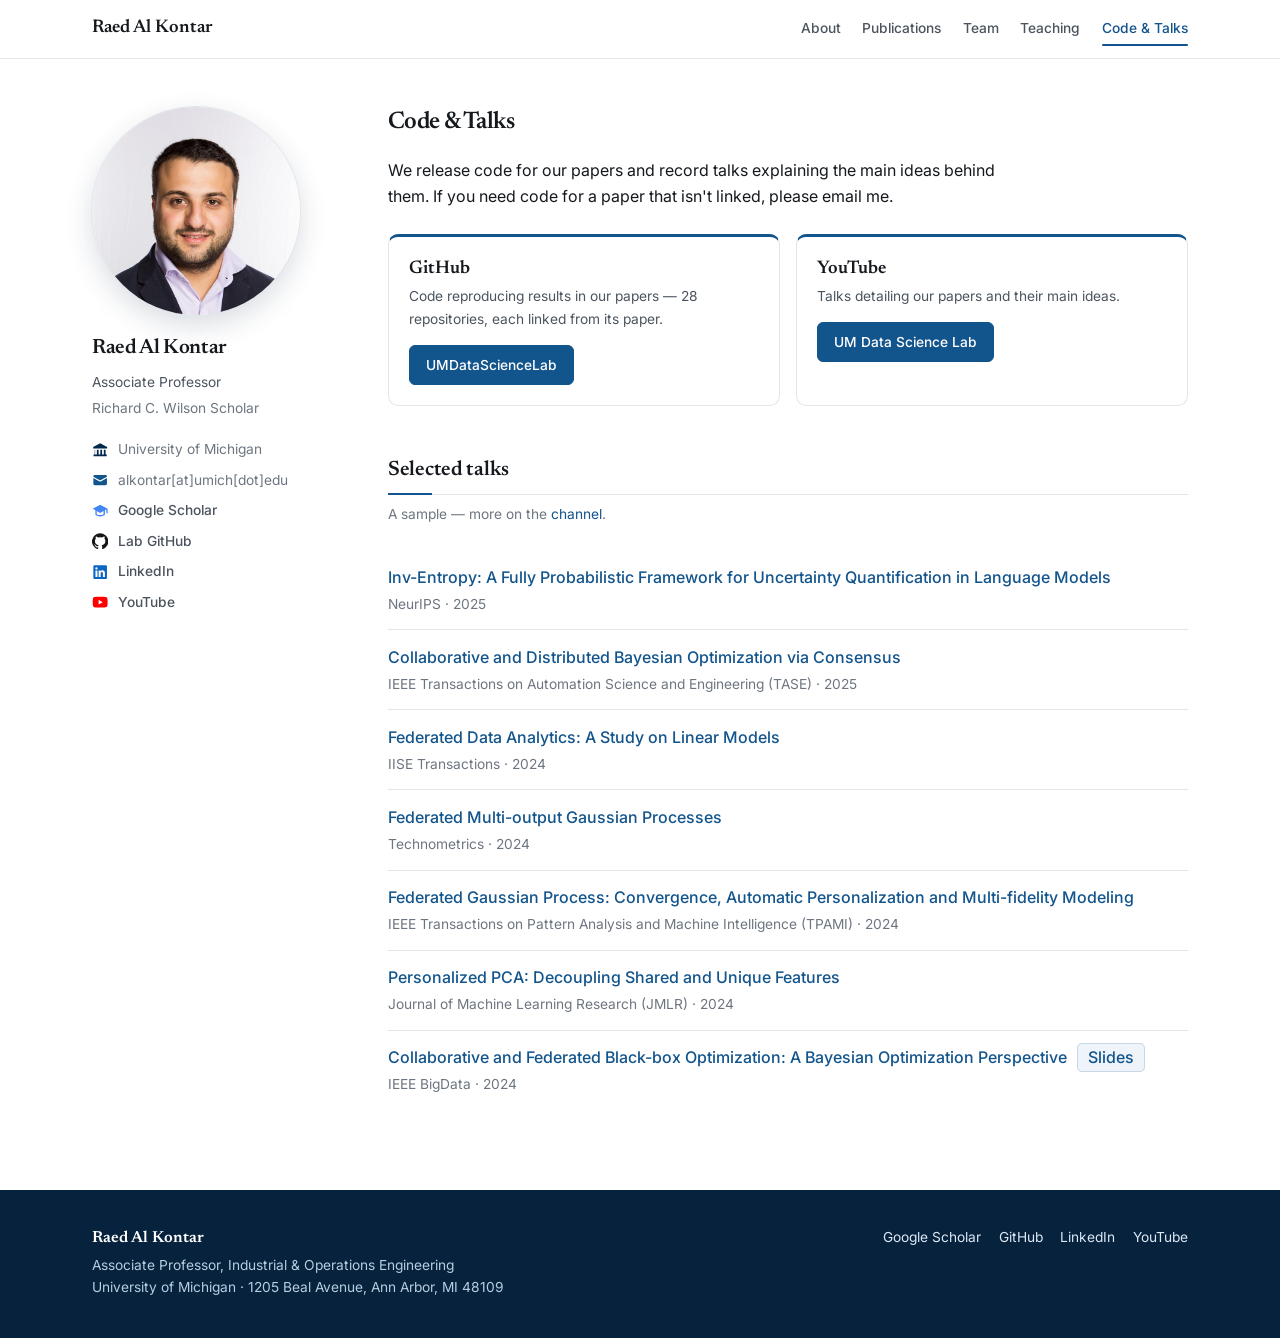
==== commit 935328de: "Link ASQ and SME awards, add ASQ citation, update affiliation" ====
--- a/code-talks.html
+++ b/code-talks.html
@@ -62,7 +62,7 @@
       <p class="sidebar__role">Associate Professor</p>
       <div class="sidebar__scholar">Richard C. Wilson Scholar</div>
       <ul class="sidebar__meta">
-        <li><svg class="ico ico--university" aria-hidden="true"><use href="#i-university"/></svg><span>IOE at UMich</span></li>
+        <li><svg class="ico ico--university" aria-hidden="true"><use href="#i-university"/></svg><span>University of Michigan</span></li>
         <li><svg class="ico ico--email" aria-hidden="true"><use href="#i-email"/></svg><span>alkontar[at]umich[dot]edu</span></li>
         <li><svg class="ico ico--scholar" aria-hidden="true"><use href="#i-scholar"/></svg><a href="https://scholar.google.com/citations?user=x0ZxAl4AAAAJ&amp;hl=en">Google Scholar</a></li>
         <li><svg class="ico ico--github" aria-hidden="true"><use href="#i-github"/></svg><a href="https://github.com/UMDataScienceLab">Lab GitHub</a></li>
--- a/assets/css/style.css
+++ b/assets/css/style.css
@@ -358,6 +358,8 @@
   border: 1px solid color-mix(in srgb, var(--brand) 18%, transparent);
 }
 .chip:hover { background: var(--brand); color: #fff; }
+/* A source link beside an award or news line: the title stays black, the chip sits after it. */
+.awards__what .chip, .news__what .chip { margin-left: .35rem; vertical-align: .1em; white-space: nowrap; }
 
 .btn {
   display: inline-flex; align-items: center; gap: .4rem;
